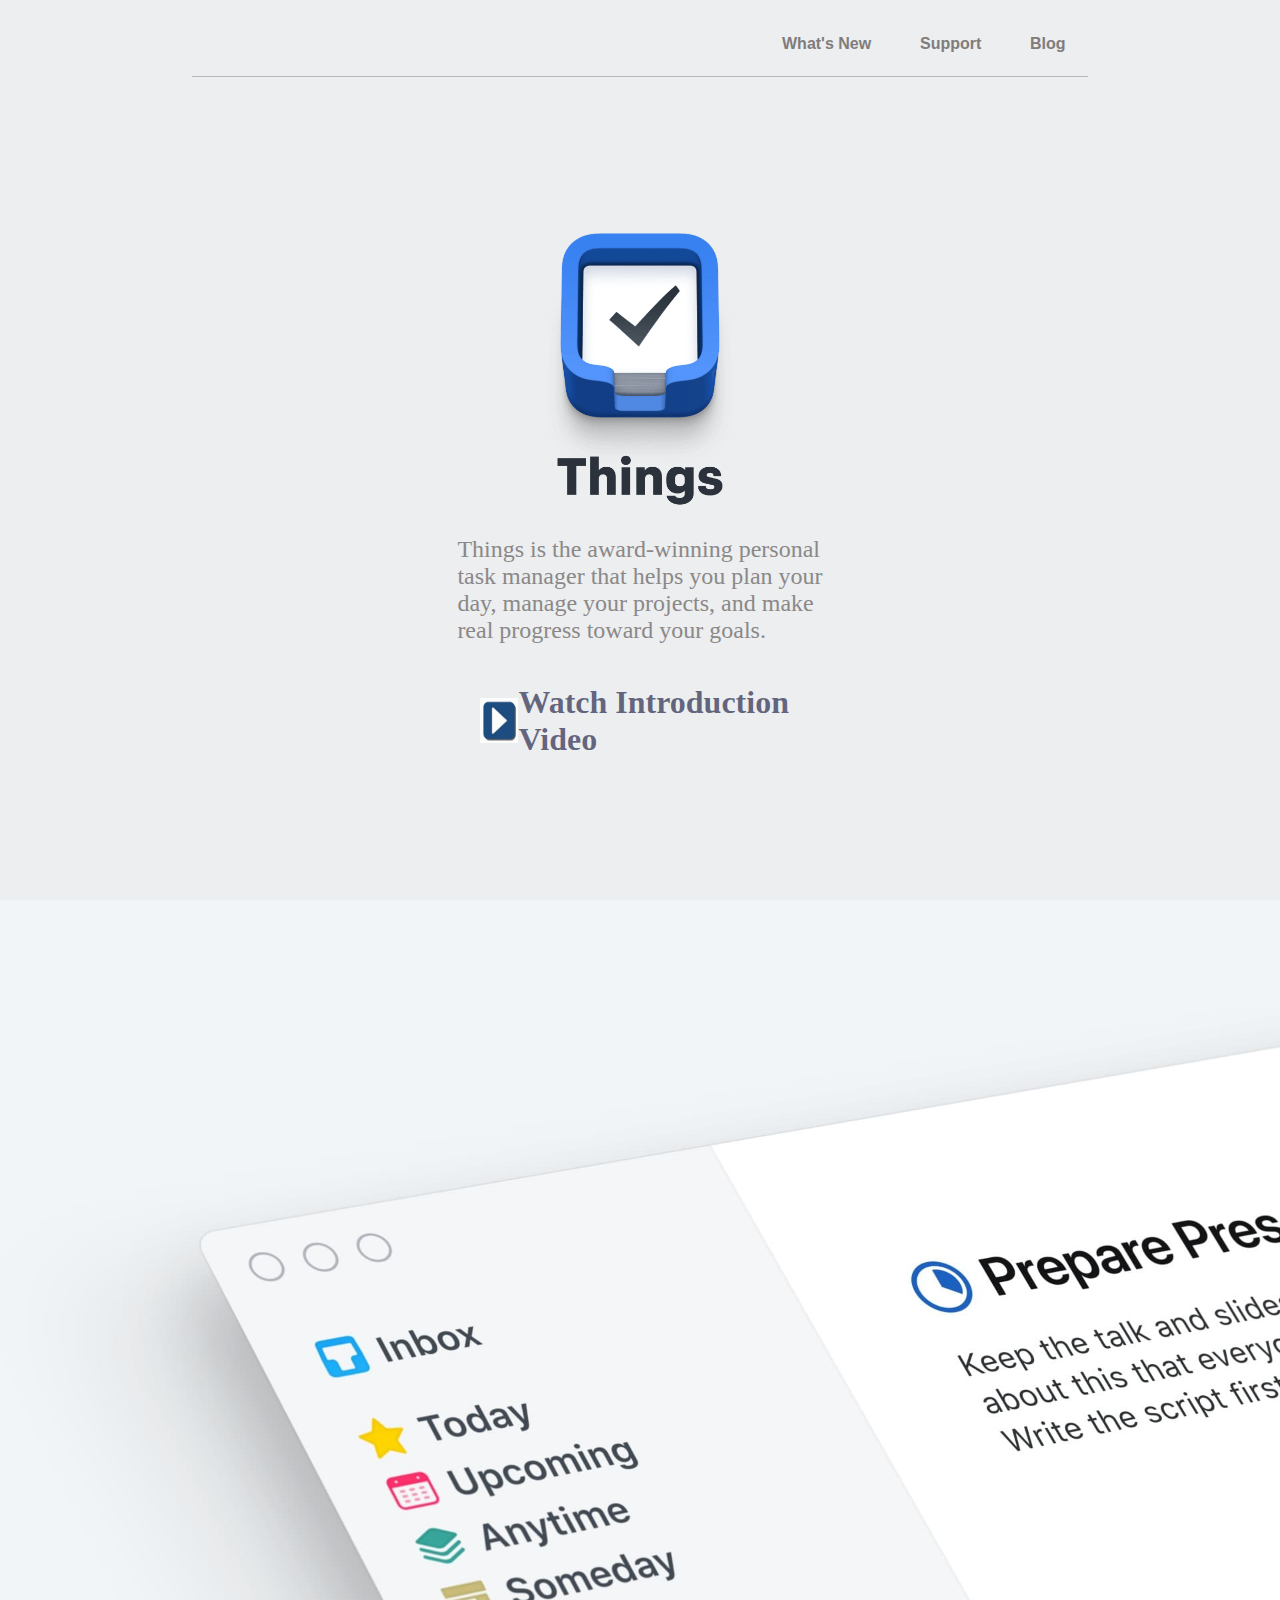
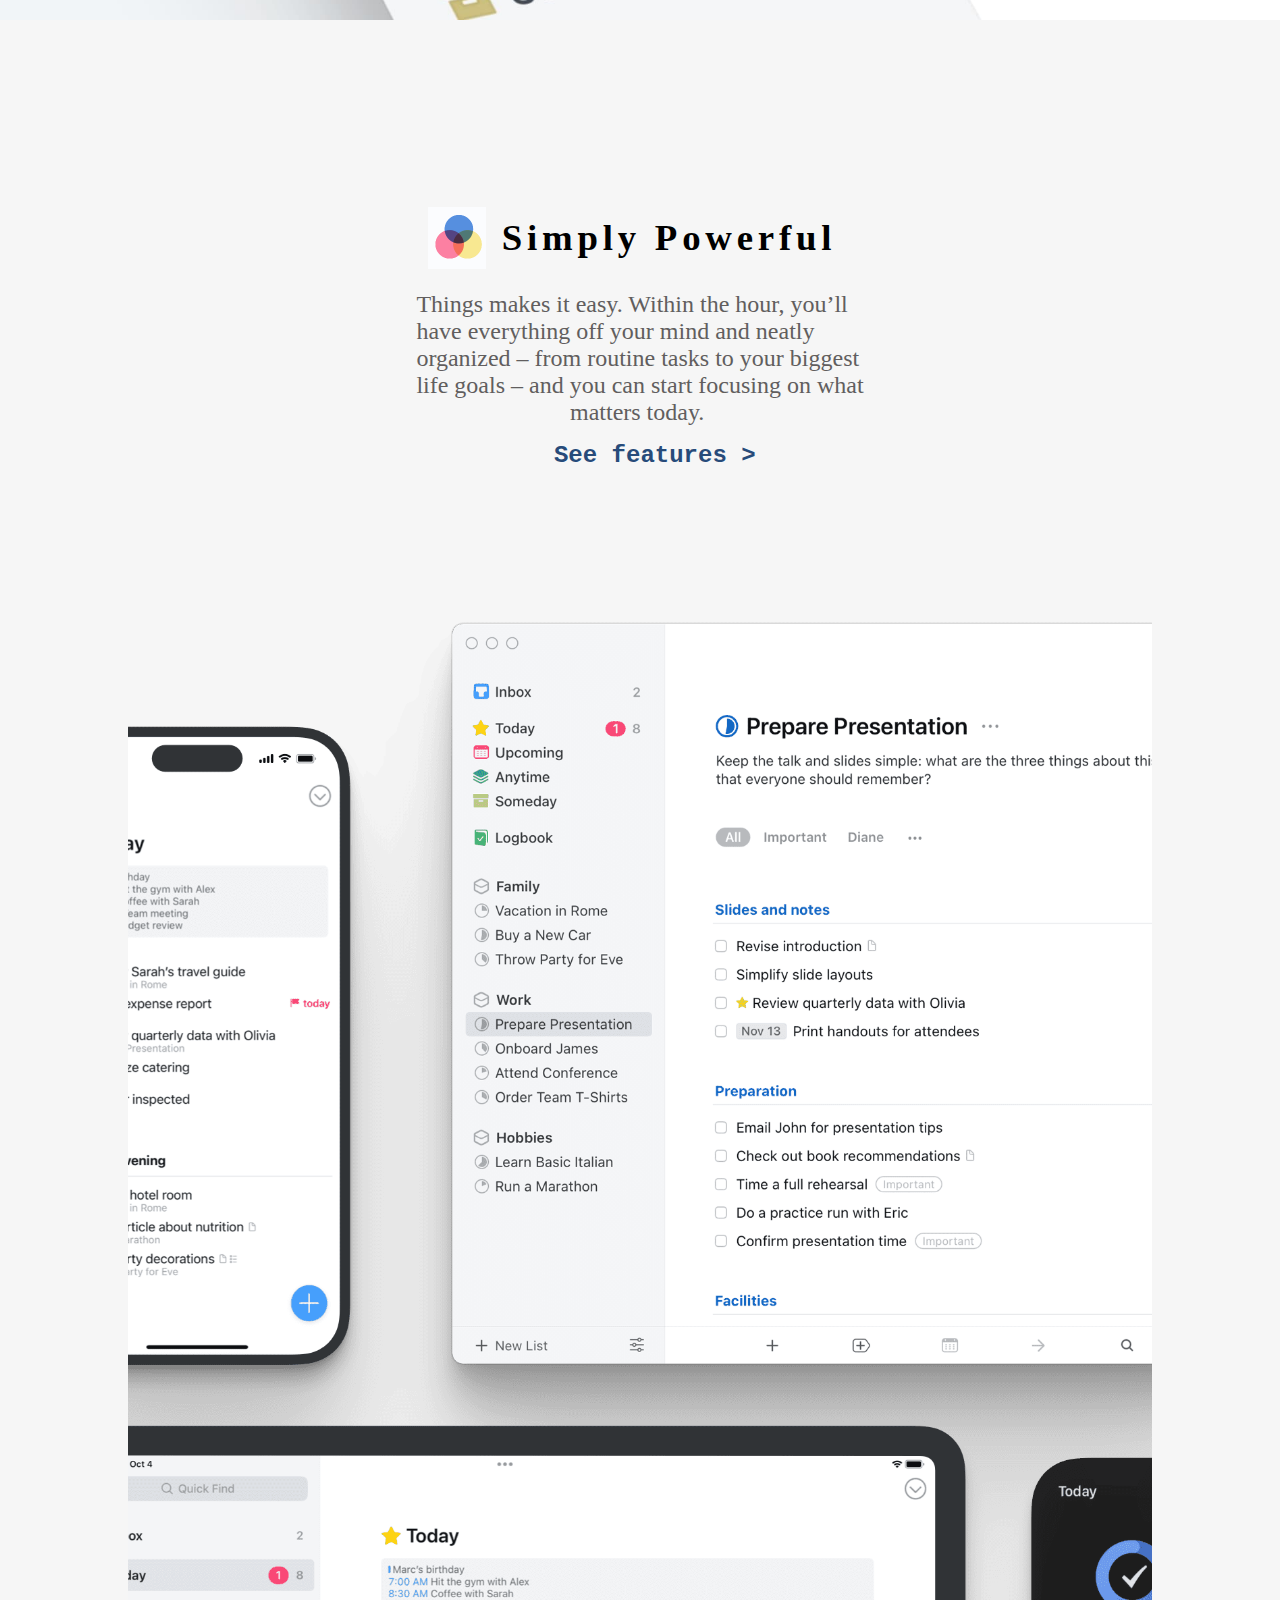
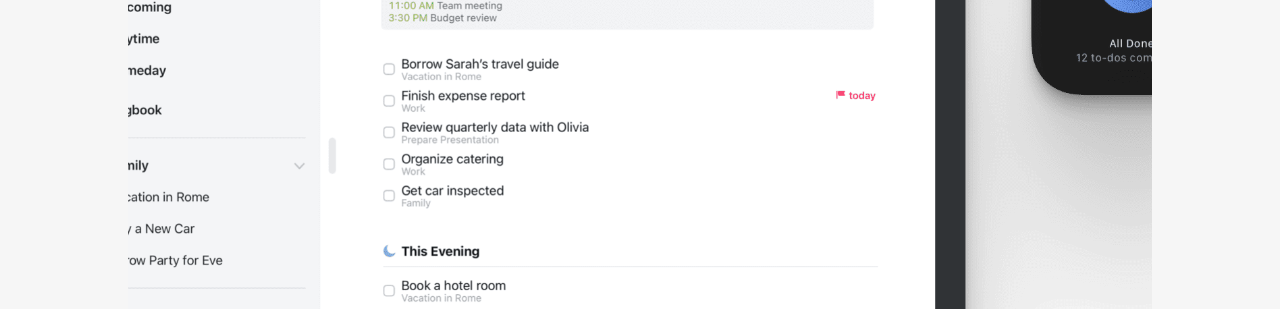
==== Public/index.html @ 144bc773 "section Three completed" ====
<!DOCTYPE html>
<html lang="en">
<head>
    <meta charset="UTF-8">
    <meta name="viewport" content="width=device-width, initial-scale=1.0">
    <title>Cultured Code</title>
    <link rel="stylesheet" href="/Src/styles.css">
    <link rel="shortcut icon" href="/Public/images/logo.png" type="image/x-icon">
</head>
<body>

    <header>
        <nav>
            <div class="logo">
            
            </div>

            <div class="links">
                <a href="http://"> What's New</a>
                <a href="http://"> Support</a>
                <a href="http://"> Blog</a>
            </div>
        </nav>
    </header>

    <main>
        <section class="sectionOne">
            <div class="hero">
                <img src="/Public/images/hero.png" alt="" srcset="">
            </div>

            <div class="heroText">
                <h2>
                    Things is the award-winning personal <br>
                     task manager that helps you plan your <br>
                      day, manage your projects, and make <br>
                      real progress toward your goals.
                </h2>

            </div>

            <div class="heroLink">
                <a href="http://" target="_blank">
                    <img src="/Public/images/OIP (2).jpeg" alt="Play Button" srcset="">
                    <h1> Watch Introduction Video </h1>
                </a>

            </div>

        </section>

        <section class="sectionTwo">

            <div class="imagePresentation">

            </div>
        </section>
        <section class="sectionThree">

            <div class="sectionThreeText">
                <div class="sectionThreeTextHead">
                    <img src="/Public/images/circles.png" alt="" srcset="">
                    <h1>Simply Powerful</h1>
                </div>
                <h2>
                    Things makes it easy. Within the hour, you’ll  <br>
                     have everything off your mind and neatly   <br>
                      organized – from routine tasks to your biggest <br>
                       life goals – and you can start focusing on what  <br>
                       <span style="padding-left: 12vw;"> matters today.</span>
                </h2>

                <a href="http://" target="_blank"> See features > </a>
            </div>

            <div class="sectionThreeImage">

                

            </div>
        </section>
        
    </main>
    
</body>
</html>
---- Src/styles.css ----
*{
    padding: 0px; 
    margin: 0px;
    box-sizing: content-box;
}

body{
    width: 100%;

}

header{
    height: 10vh;
    display: flex;
    justify-content: center;
    align-items: center;
    background-color: #d9dcdf7e;
}
nav{
    width: 70%;
    display: flex;
    justify-content: space-between;
    align-items: center;
    border-bottom: 1px solid #B8B8B8;
}

.logo{
    width: 10vw;
    height: 7vh;
    background-image: url("/Public/images/LogoNav.png");
    background-repeat: no-repeat;
    background-size:contain;
    
}


.logo:hover{
    cursor: pointer;
    transition: all 1s ease 0s;
    background-image: url("/Public/images/LogoNavHover.png");
    background-repeat: no-repeat;
    background-size:contain;
 }
 


:where(.links) :is(a){
    text-decoration: none;
    font-family: sans-serif;
    font-weight: 600;
    font-size: 1rem;
    color: #807c7c;
    border: 0px;
    border-radius: 5px;
    padding: 0.4rem;
    margin: 1rem;
}

:where(.links) :is(a:hover){
    background-color: #e4dfdf;
   
}


.sectionOne{
    height: 90vh;
    background-color: #d9dcdf7e;
    display: flex;
    justify-content: center;
    align-items: center;
    flex-direction: column;
}

:where(.hero) :is(img){
    width: 20vw;
}

:where(.heroText) :is(h2){
    font-family: calibri;
    font-weight: 400;
    font-size: 1.5rem;
    color: #8b8888;
    padding: 1rem;
}

.heroLink{
    margin: 1.5rem;
}

.heroLink a{
    display: flex;
    justify-content: space-around;
    align-items: center;
    text-decoration: none;
    width: 25vw;
}

.heroLink a img{
    width: 3vw;
    height: 5vh;
}

.heroLink a h1{
    color: rgba(6, 6, 49, 0.596);
}


/* This where the styling for section two start*/

.sectionTwo{
    height: 80vh;
    background-color: rgba(240, 241, 241, 0.87);
    display: flex;
    justify-content: flex-end;
    align-items: flex-end;
}

.imagePresentation{
    height: 80vh;
    width: 100%;
    background-image: url("/Public/images/layerOne.jpg");
    background-repeat: no-repeat;
    background-size:contain;
    background-position: top right ;
}

.sectionThree{
    background-color: rgba(240, 241, 241, 0.61);
    display: flex;
    justify-content: center;
    flex-direction: column;
    align-items: center;

}



:where(.sectionThreeTextHead) {
    margin-top: 20vh;
    display: flex;
    justify-content: center;
    align-items: center;
}

:where(.sectionThreeTextHead) :is(h1) {
    padding: 1rem;
    font-size: 2.3rem;
    font-family: calibri;
    letter-spacing: 0.3rem;
    
}

:where(.sectionThreeText) :is(h2){
    font-family: calibri;
    font-weight: 400;
    font-size: 1.5rem;
    color: #615e5e;
    padding: 1rem;
}

:where(.sectionThreeText) :is(a){
   color: rgb(39, 75, 122);
   text-decoration: none;
   font-family:monospace;
   font-weight: 400;
   font-size: 1.5rem;
   font-weight: 700;
   padding-left: 12vw;
   
}


:where(.sectionThreeImage){
    background-image: url("/Public/images/whatsnew-collage-io60.png");
    background-repeat: no-repeat;
    background-size: cover;
    background-position: center;
    height: 150vh;
    width: 80vw;
}

:where(.sectionThreeImage){
    margin-top: 10vh;
}
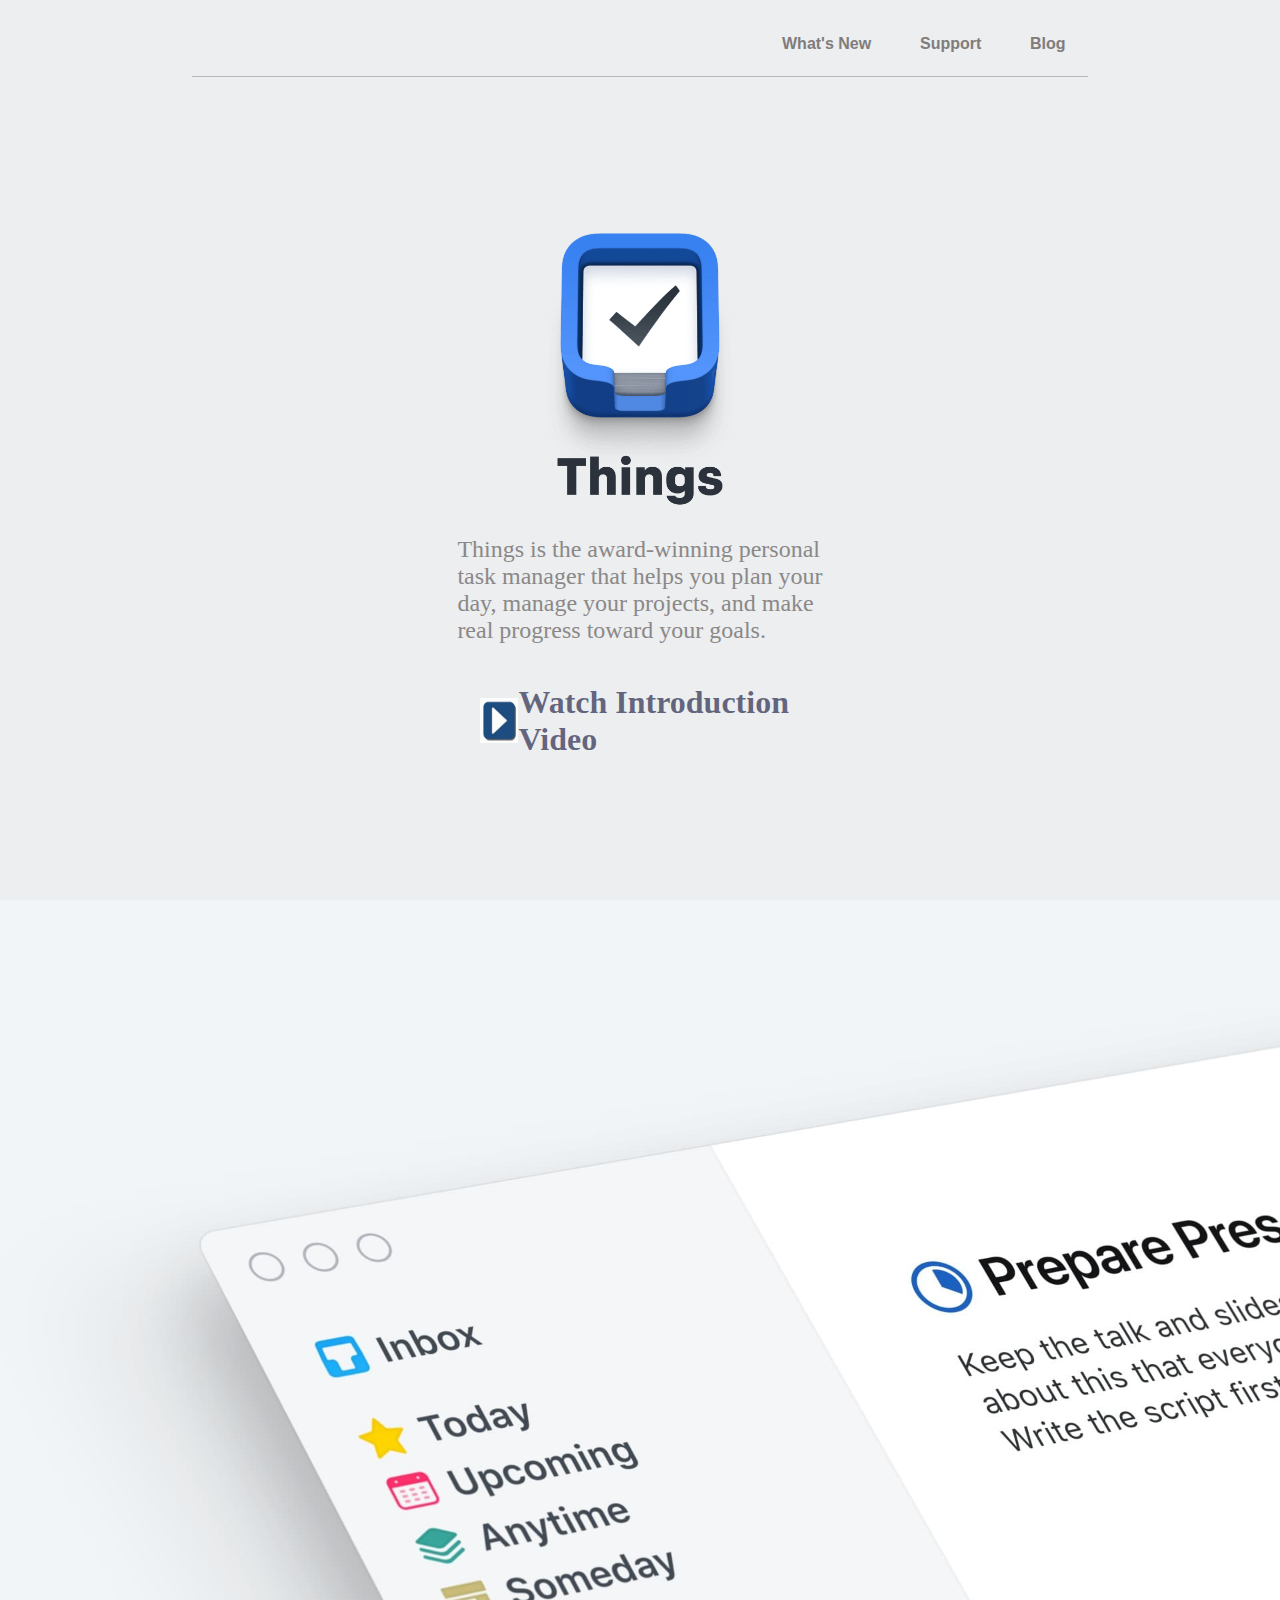
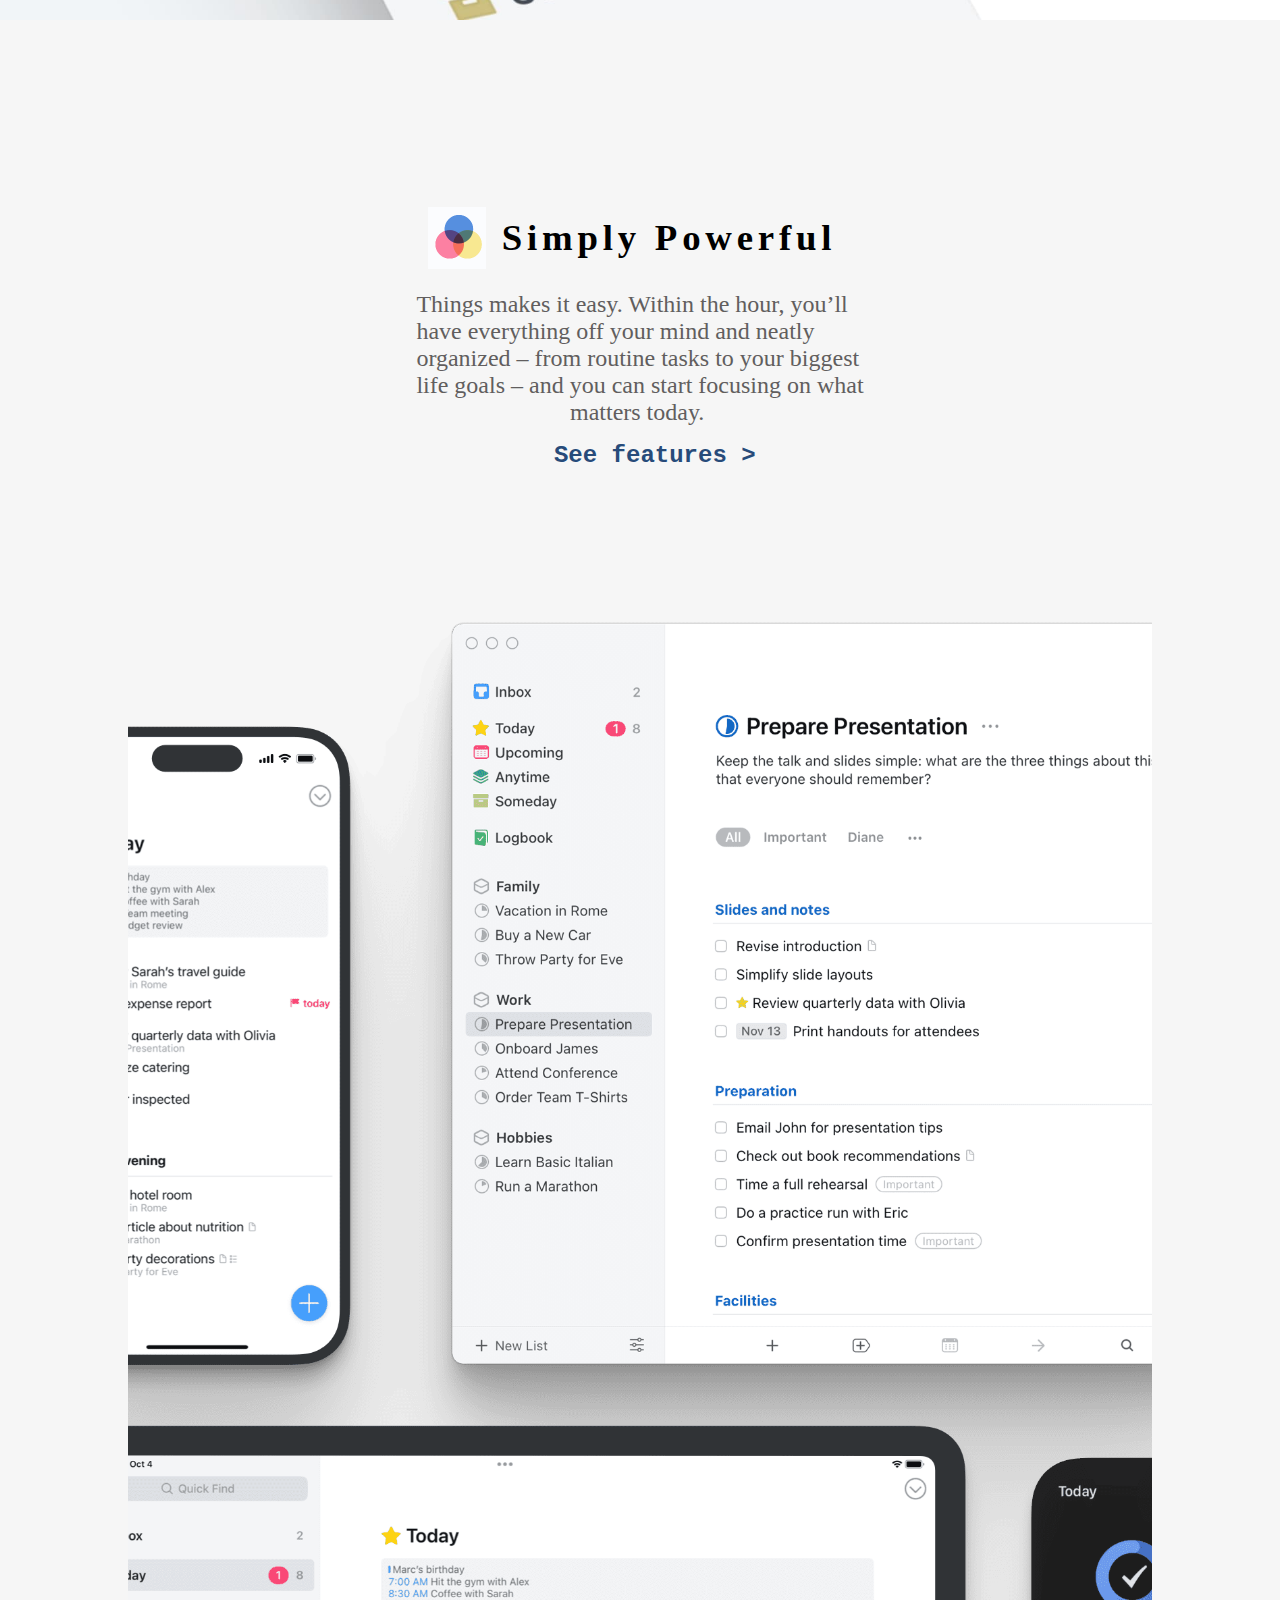
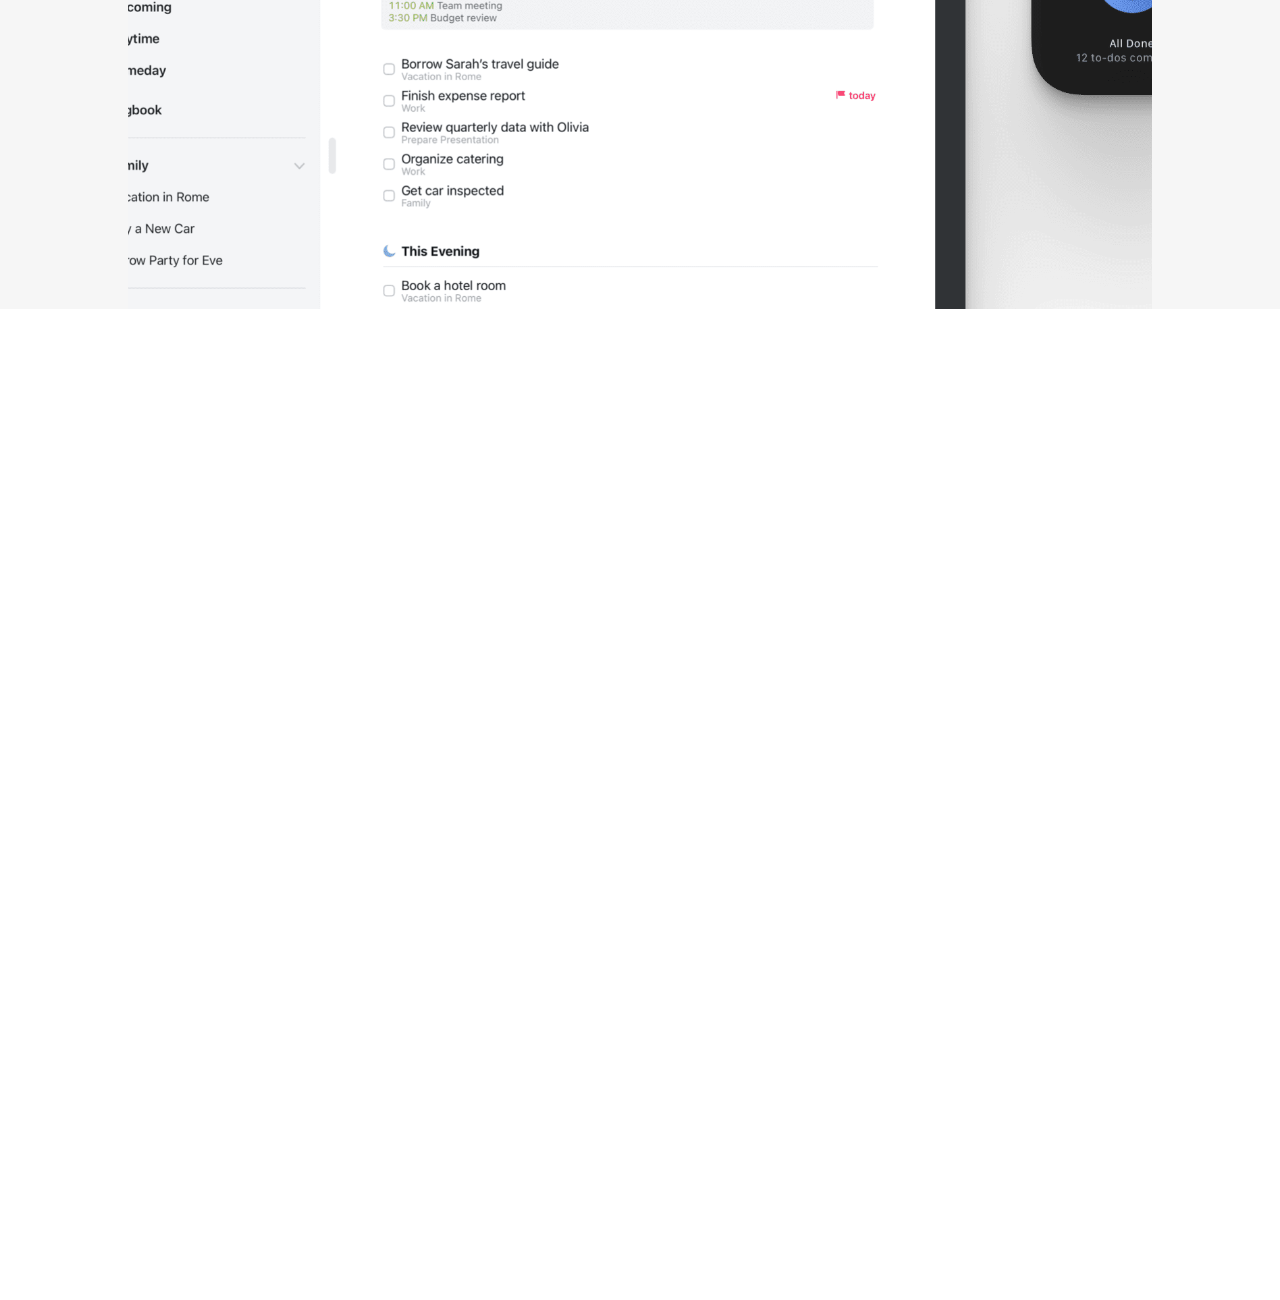
==== commit c63f2cfb: "Section Three completed" ====
--- a/Public/index.html
+++ b/Public/index.html
@@ -55,6 +55,7 @@
 
             </div>
         </section>
+
         <section class="sectionThree">
 
             <div class="sectionThreeText">
@@ -79,6 +80,10 @@
 
             </div>
         </section>
+
+        <section class="sectionFour">
+            
+        </section>
         
     </main>
     
--- a/Src/styles.css
+++ b/Src/styles.css
@@ -3,6 +3,7 @@
     margin: 0px;
     box-sizing: content-box;
 }
+
 
 body{
     width: 100%;
@@ -124,6 +125,8 @@
     background-position: top right ;
 }
 
+/* This where the styling for section Three start*/
+
 .sectionThree{
     background-color: rgba(240, 241, 241, 0.61);
     display: flex;
@@ -181,4 +184,11 @@
 
 :where(.sectionThreeImage){
     margin-top: 10vh;
+}
+
+/* This where the styling for section Four start*/
+
+.sectionFour{
+    background-color: white;
+    height: 110vh;
 }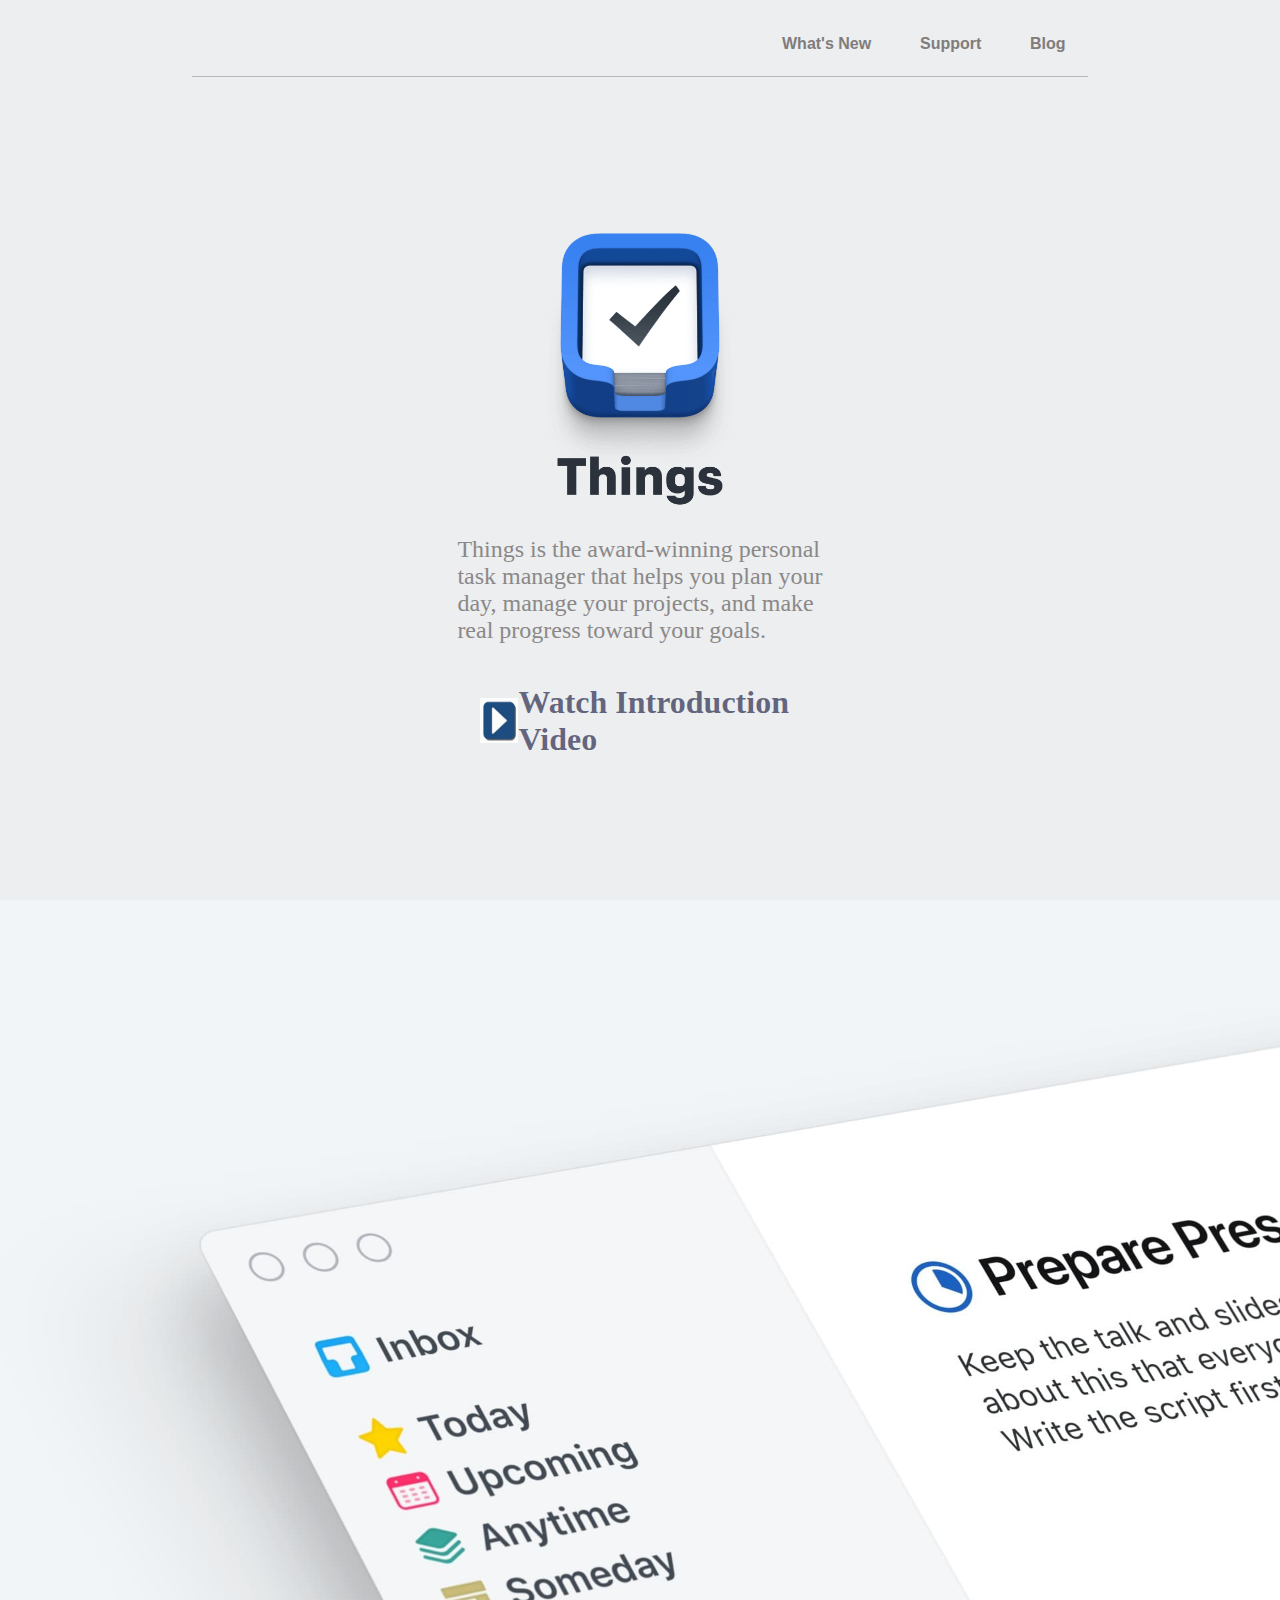
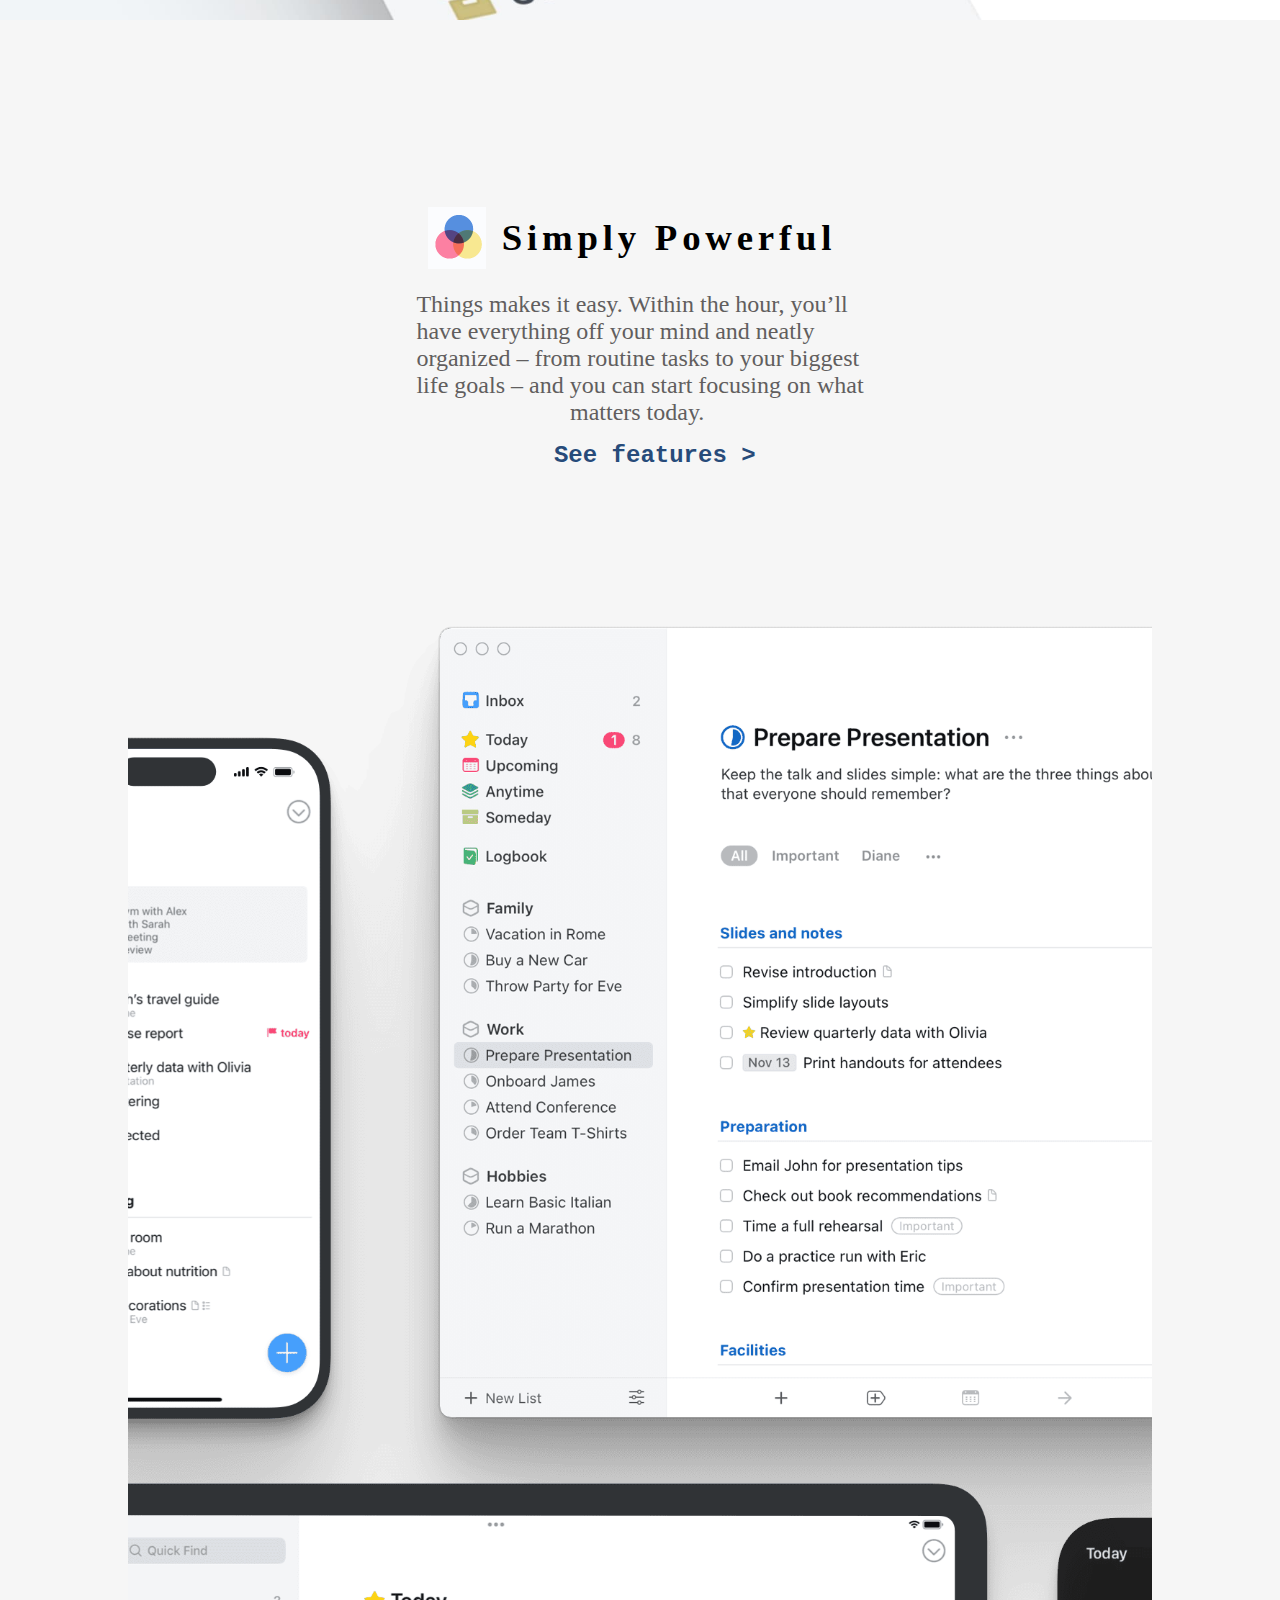
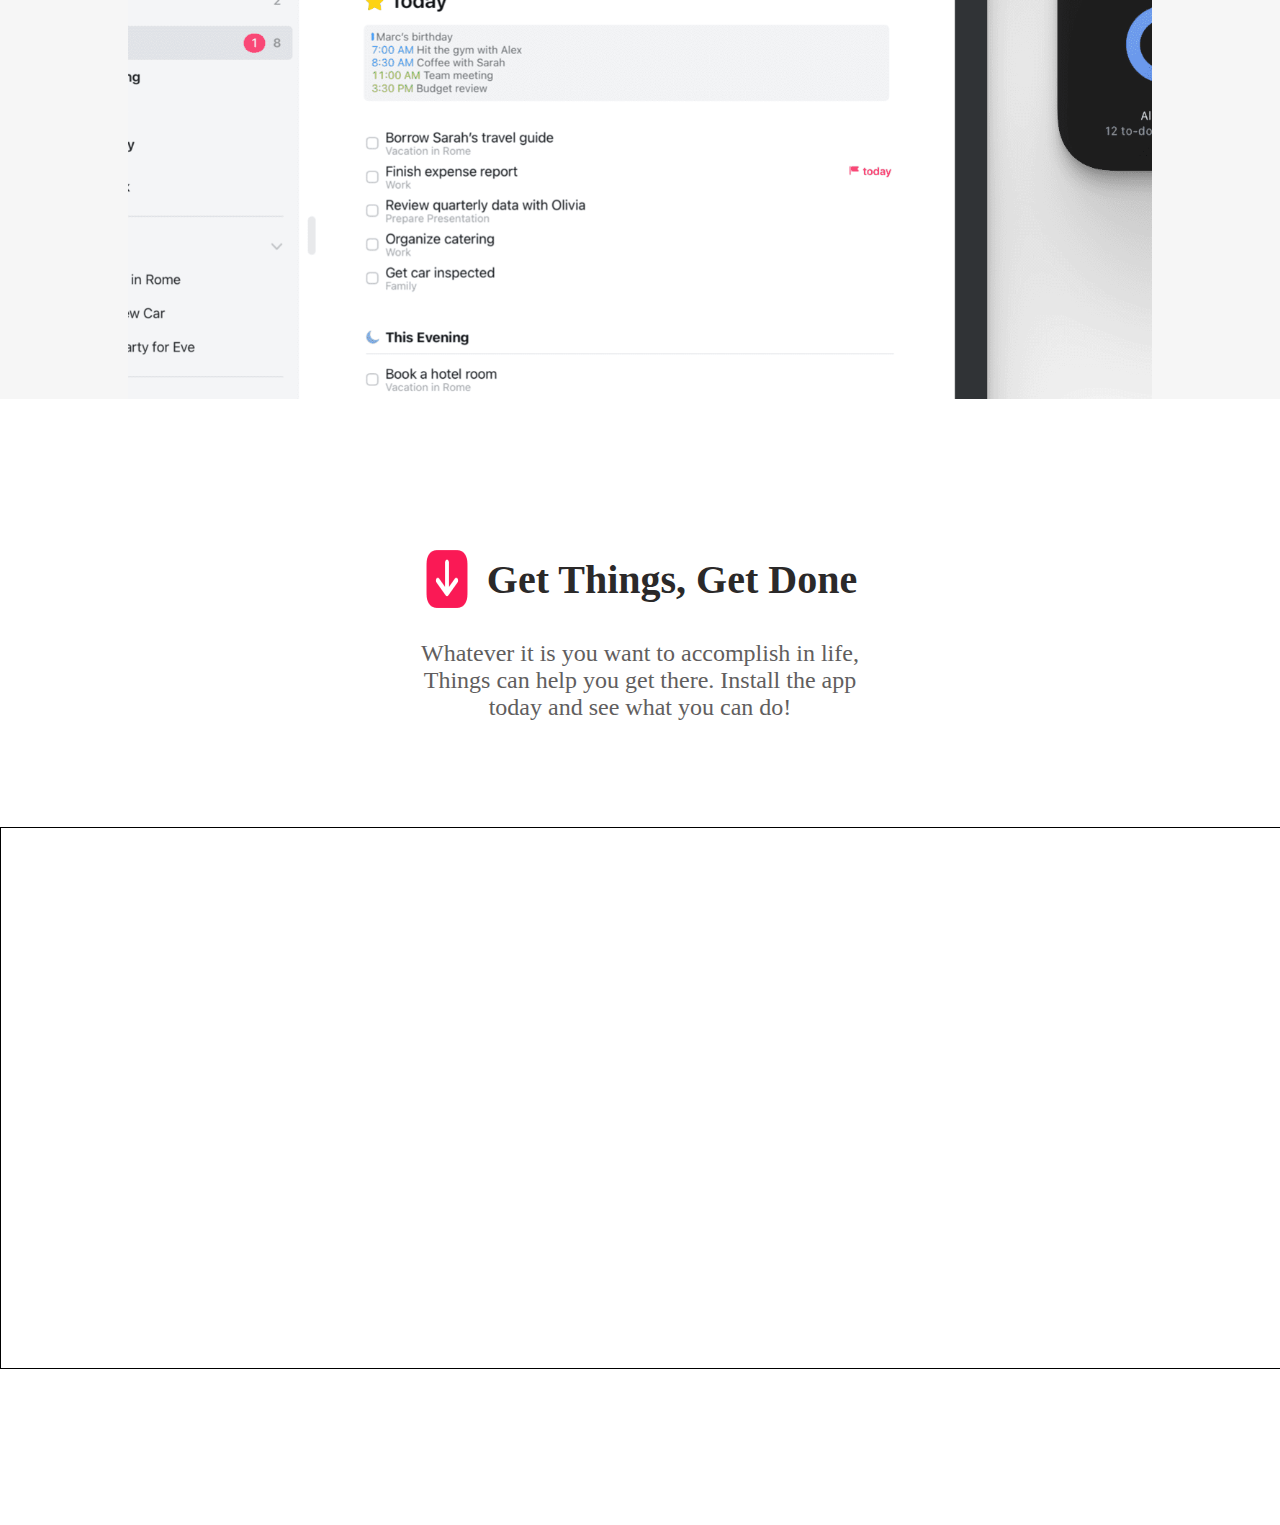
==== commit ef9423f2: "SectioN Four 60% completed" ====
--- a/Public/index.html
+++ b/Public/index.html
@@ -82,7 +82,29 @@
         </section>
 
         <section class="sectionFour">
-            
+            <div class="sectionFourHead">
+                <div class="sectionFourHeader">
+                    <img src="/Public/images/Arrow down icon.png" alt="" srcset="">
+                    <h1> Get Things, Get Done</h1>
+                </div>
+                <div class="sectionFourText">
+                    <h1>
+                        Whatever it is you want to accomplish in life, <br>
+                         Things can help you get there. Install the app <br>
+                          <span style="padding-left: 0vw;"> today and see what you can do! </span>
+                    </h1>
+                </div>
+               
+            </div>
+
+            <div class="mainContainer">
+                <div class="containerEmpty"></div>
+                <div class="containerOne"></div>
+                <div class="containerTwo"></div>
+                <div class="containerThree"></div>
+                <div class="containerEmpty"></div>
+            </div>
+
         </section>
         
     </main>
--- a/Src/styles.css
+++ b/Src/styles.css
@@ -178,7 +178,7 @@
     background-repeat: no-repeat;
     background-size: cover;
     background-position: center;
-    height: 150vh;
+    height: 160vh;
     width: 80vw;
 }
 
@@ -191,4 +191,43 @@
 .sectionFour{
     background-color: white;
     height: 110vh;
+}
+
+:where(.sectionFourHeader){
+    display: flex;
+    justify-content: center;
+    align-items: center;
+    margin-top: 15vh;
+}
+
+:where(.sectionFourHeader) :is(h1){
+    font-size: 2.5rem;
+    padding: 0.5rem;
+    font-family: calibri;
+    color: #2b2929;
+
+}
+
+:where(.sectionFourHeader) :is(img){
+   width: 5vw;
+   height: 10vh;
+
+}
+
+:where(.sectionFourText) :is(h1){
+    font-family: calibri;
+    font-weight: 400;
+    font-size: 1.5rem;
+    color: #615e5e;
+    padding: 1rem;
+    text-align: center;
+}
+
+:where(.mainContainer){
+    width: 100%;
+    height: 60vh;
+    margin-top: 10vh;
+    border: 1px solid black;
+    display: grid;
+    grid-template-columns: 20vw 1fr 1fr 1fr 20vw;
 }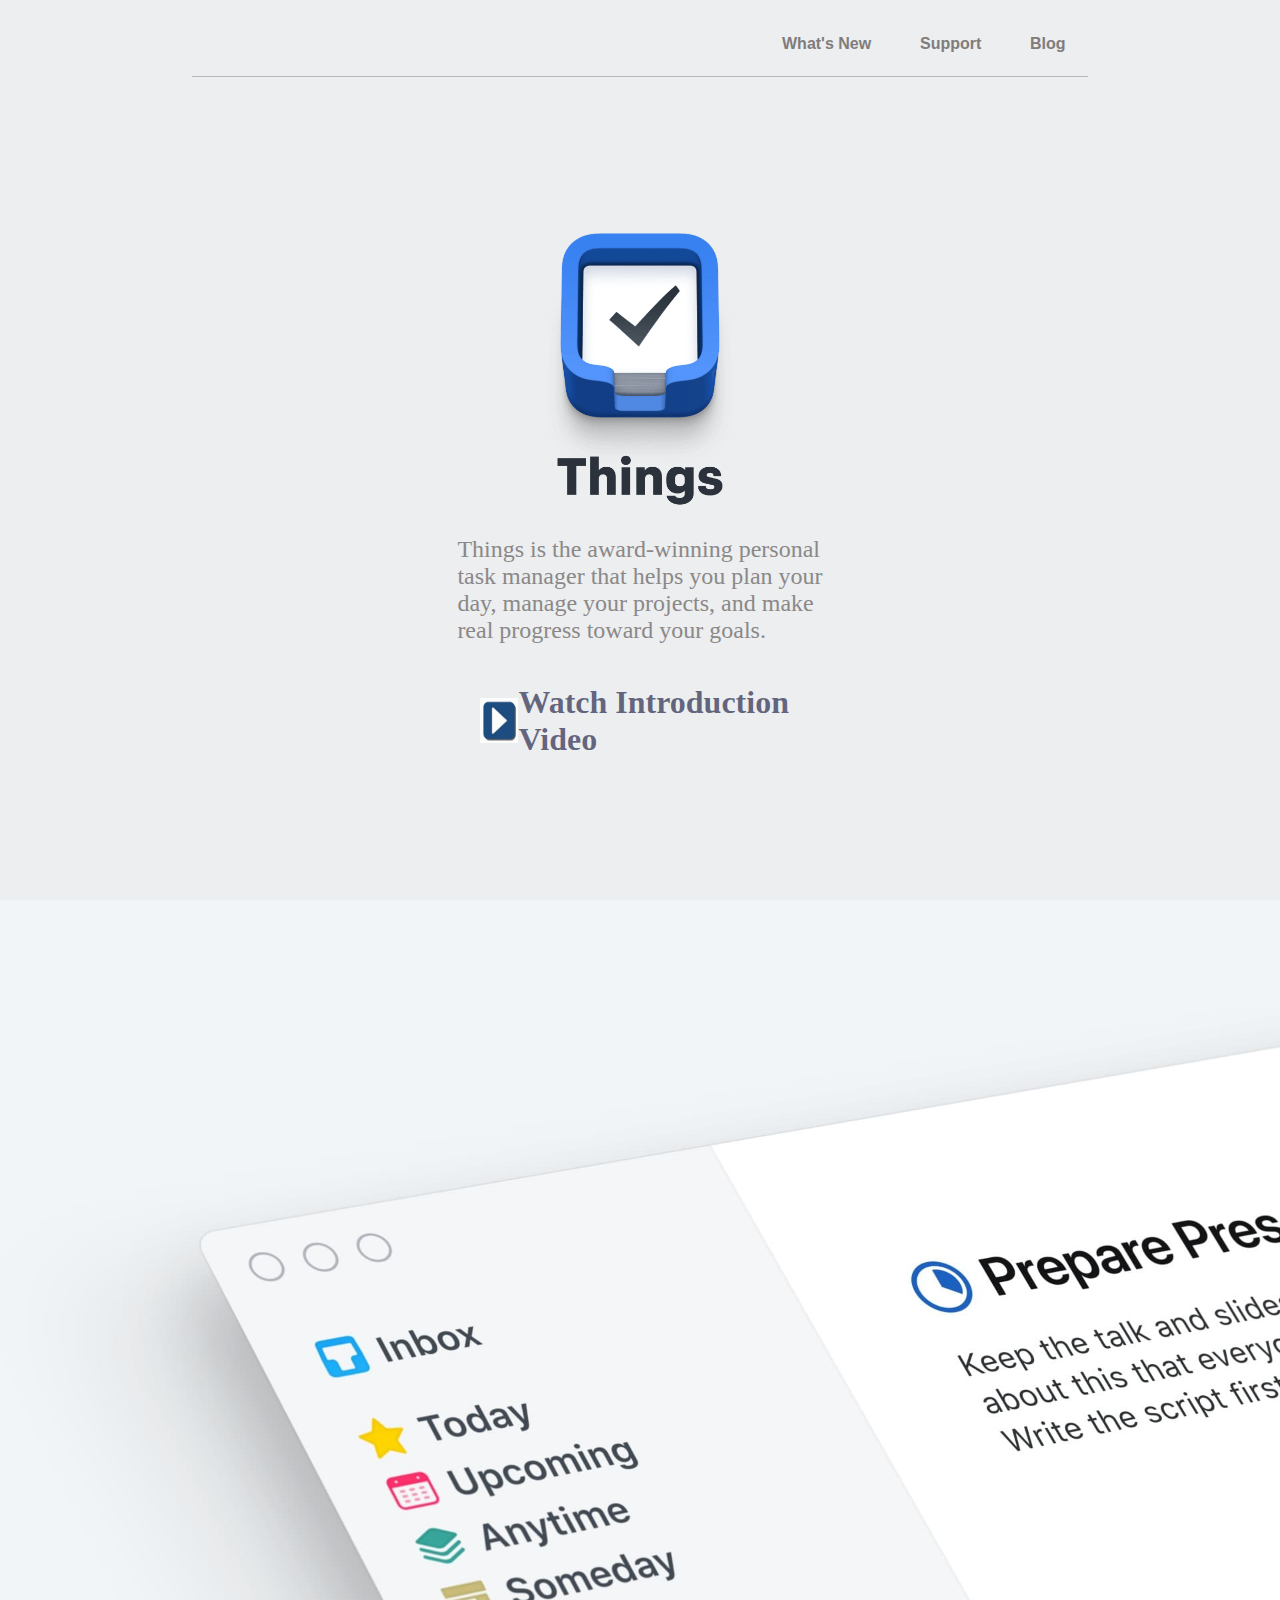
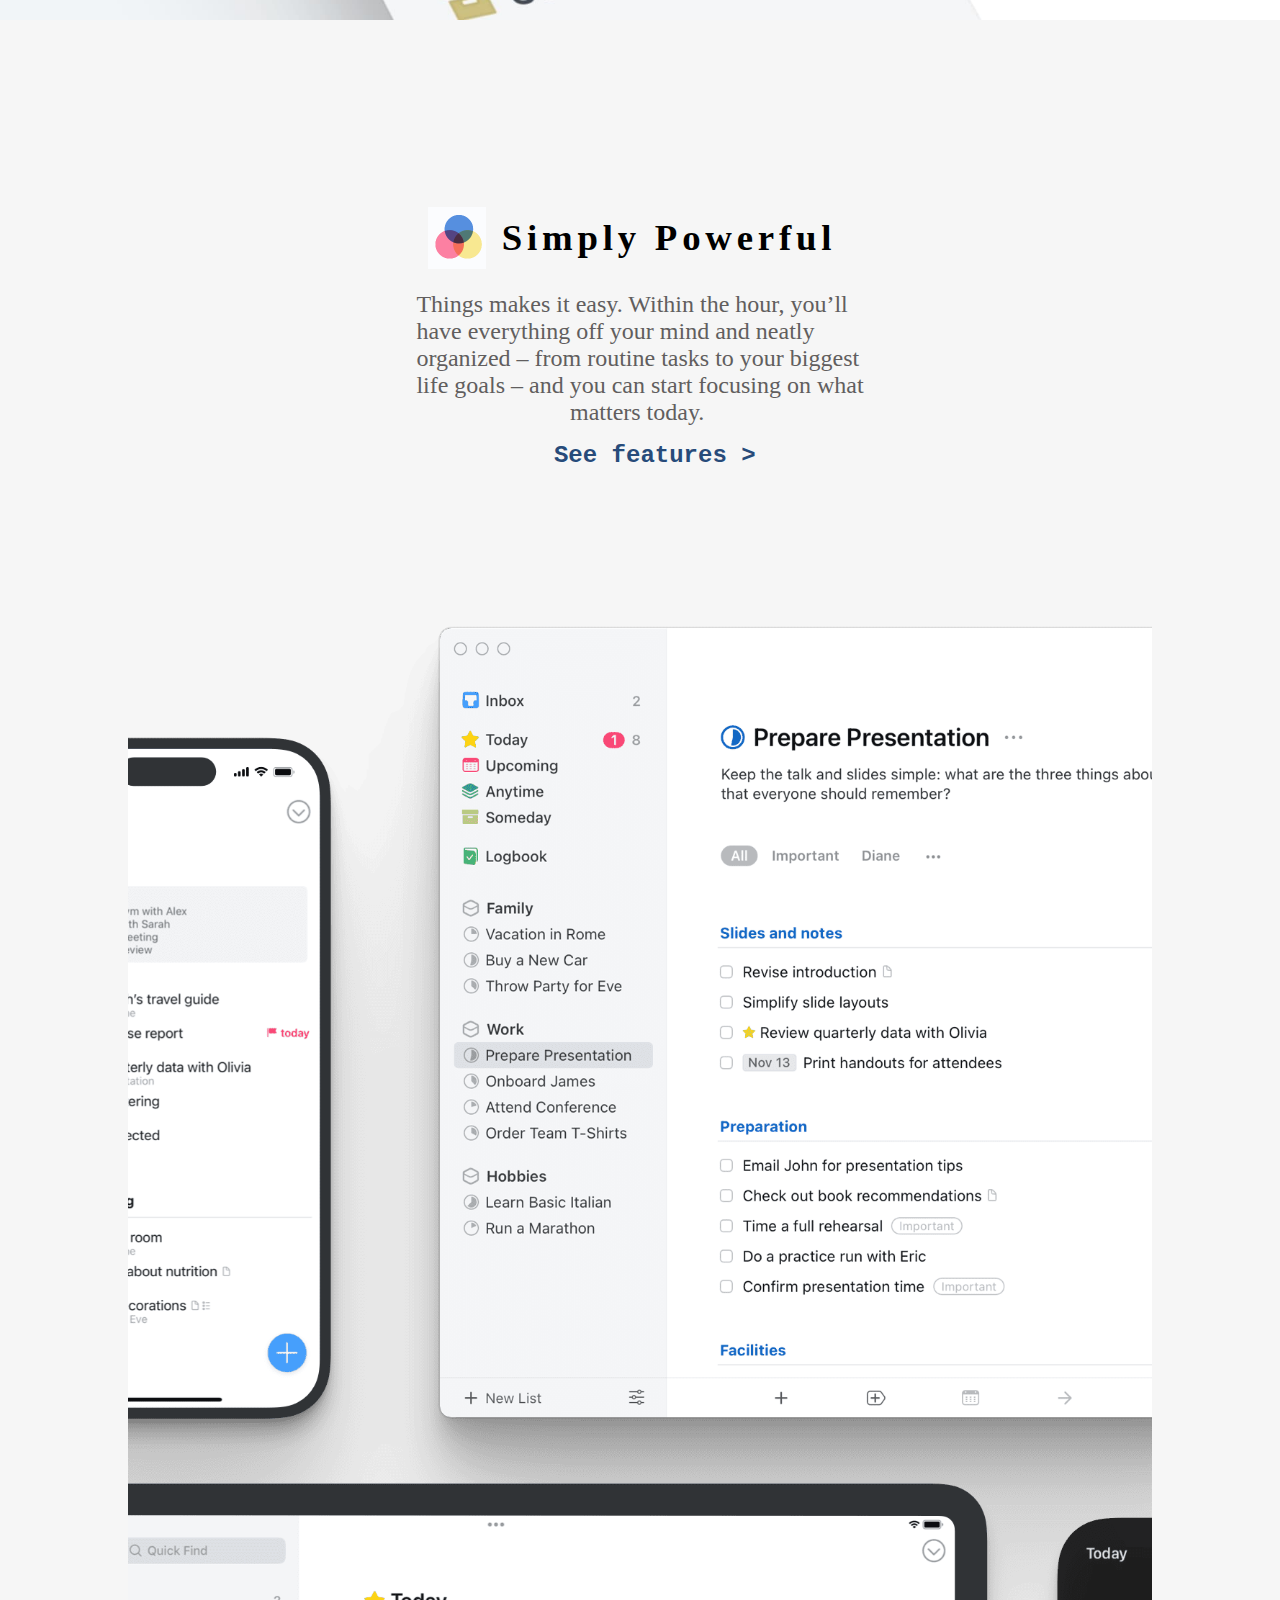
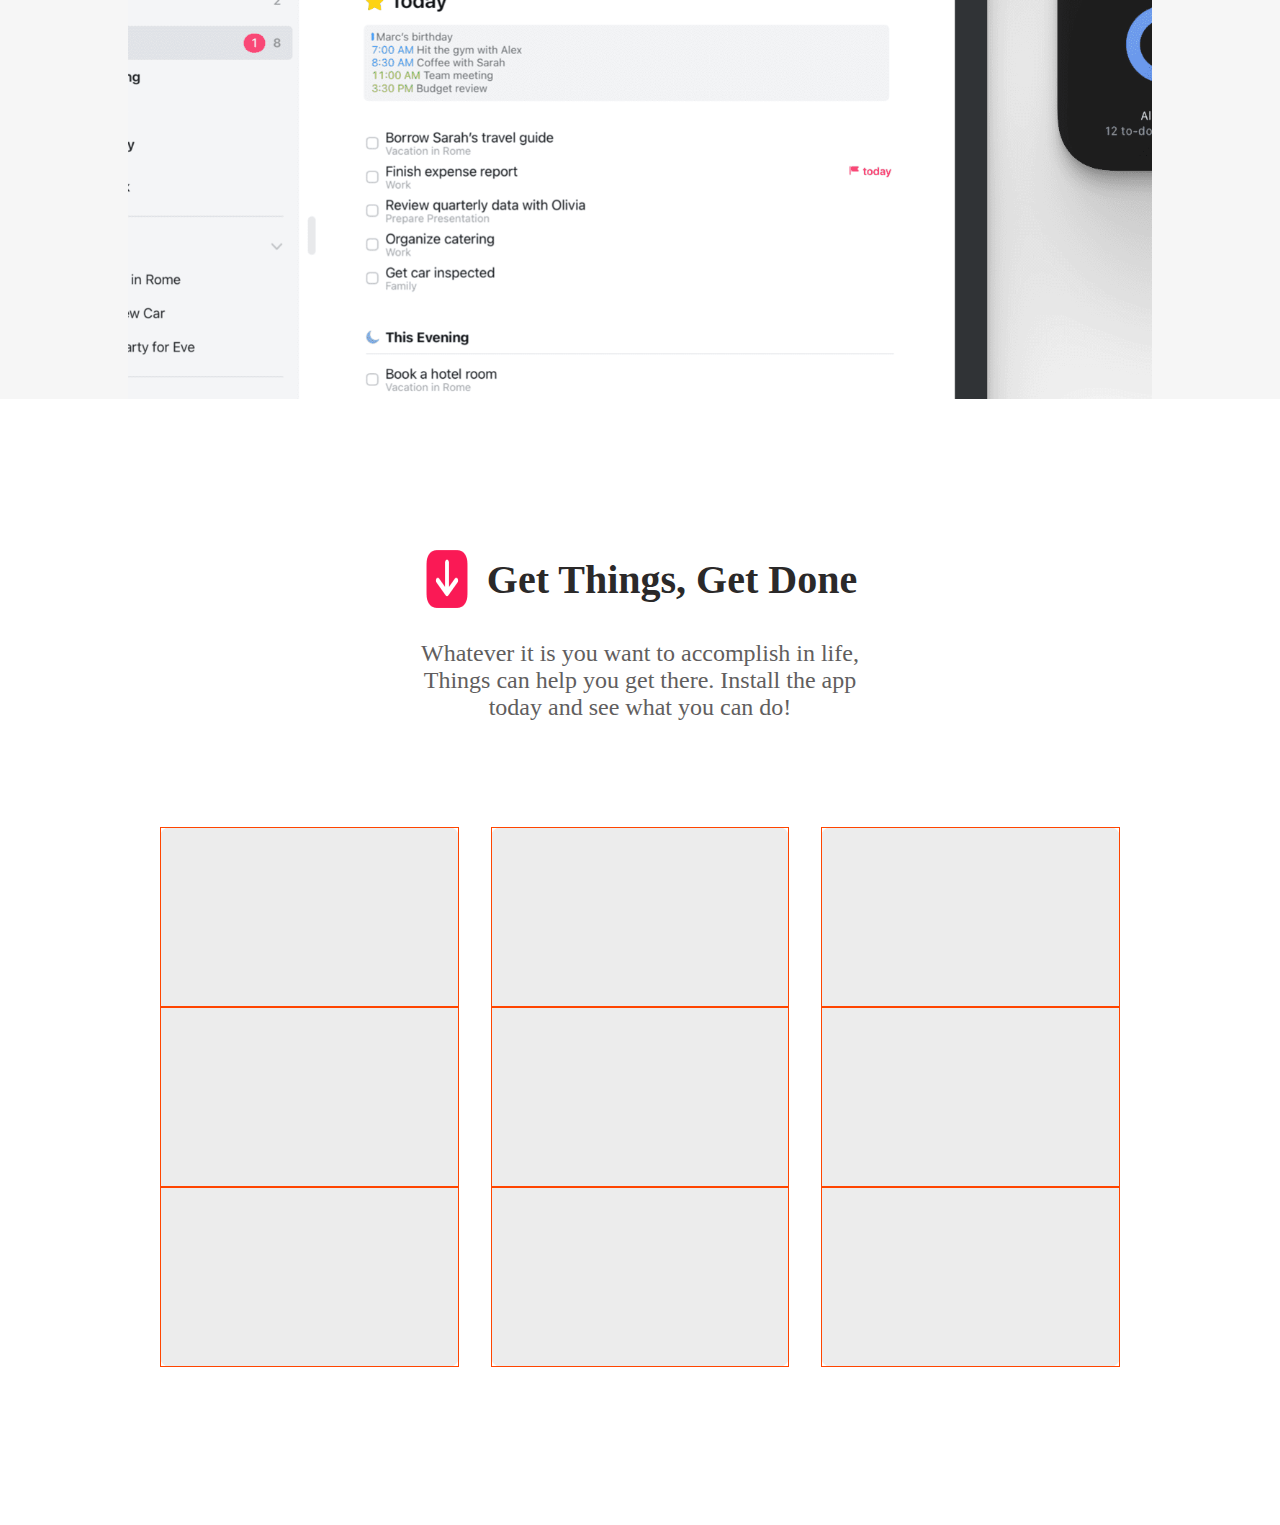
==== commit 9008b1ec: "Grid Layout For Section Four" ====
--- a/Public/index.html
+++ b/Public/index.html
@@ -99,9 +99,31 @@
 
             <div class="mainContainer">
                 <div class="containerEmpty"></div>
-                <div class="containerOne"></div>
-                <div class="containerTwo"></div>
-                <div class="containerThree"></div>
+
+                <div class="containerOne">
+
+                    <div class="contentOne"></div>
+                    <div class="contentTwo"></div>
+                    <div class="contentThree"></div>
+
+                </div>
+
+                <div class="containerTwo">
+                    
+                    <div class="contentOne"></div>
+                    <div class="contentTwo"></div>
+                    <div class="contentThree"></div>
+
+                </div>
+
+                <div class="containerThree">
+
+                    <div class="contentOne"></div>
+                    <div class="contentTwo"></div>
+                    <div class="contentThree"></div>
+
+                </div>
+                
                 <div class="containerEmpty"></div>
             </div>
 
--- a/Src/styles.css
+++ b/Src/styles.css
@@ -227,7 +227,28 @@
     width: 100%;
     height: 60vh;
     margin-top: 10vh;
-    border: 1px solid black;
     display: grid;
-    grid-template-columns: 20vw 1fr 1fr 1fr 20vw;
-}+    grid-template-columns: 10vw 1fr 1fr 1fr 10vw;
+    gap: 2rem;
+}
+
+.containerEmpty{
+    grid-column:span 1;
+
+}
+
+.containerOne, .containerTwo, .containerThree{
+    grid-column:span 1;
+    border-radius: 10px;
+    background-color: #b8b8b846;
+    display: grid;
+    grid-template-columns: 1fr;
+    grid-template-rows: 1fr 1fr 1fr;
+}
+
+.contentOne, .contentTwo, .contentThree{
+    grid-column: span 1;
+    grid-row: span 1;
+    border: 1px solid orangered;
+}
+
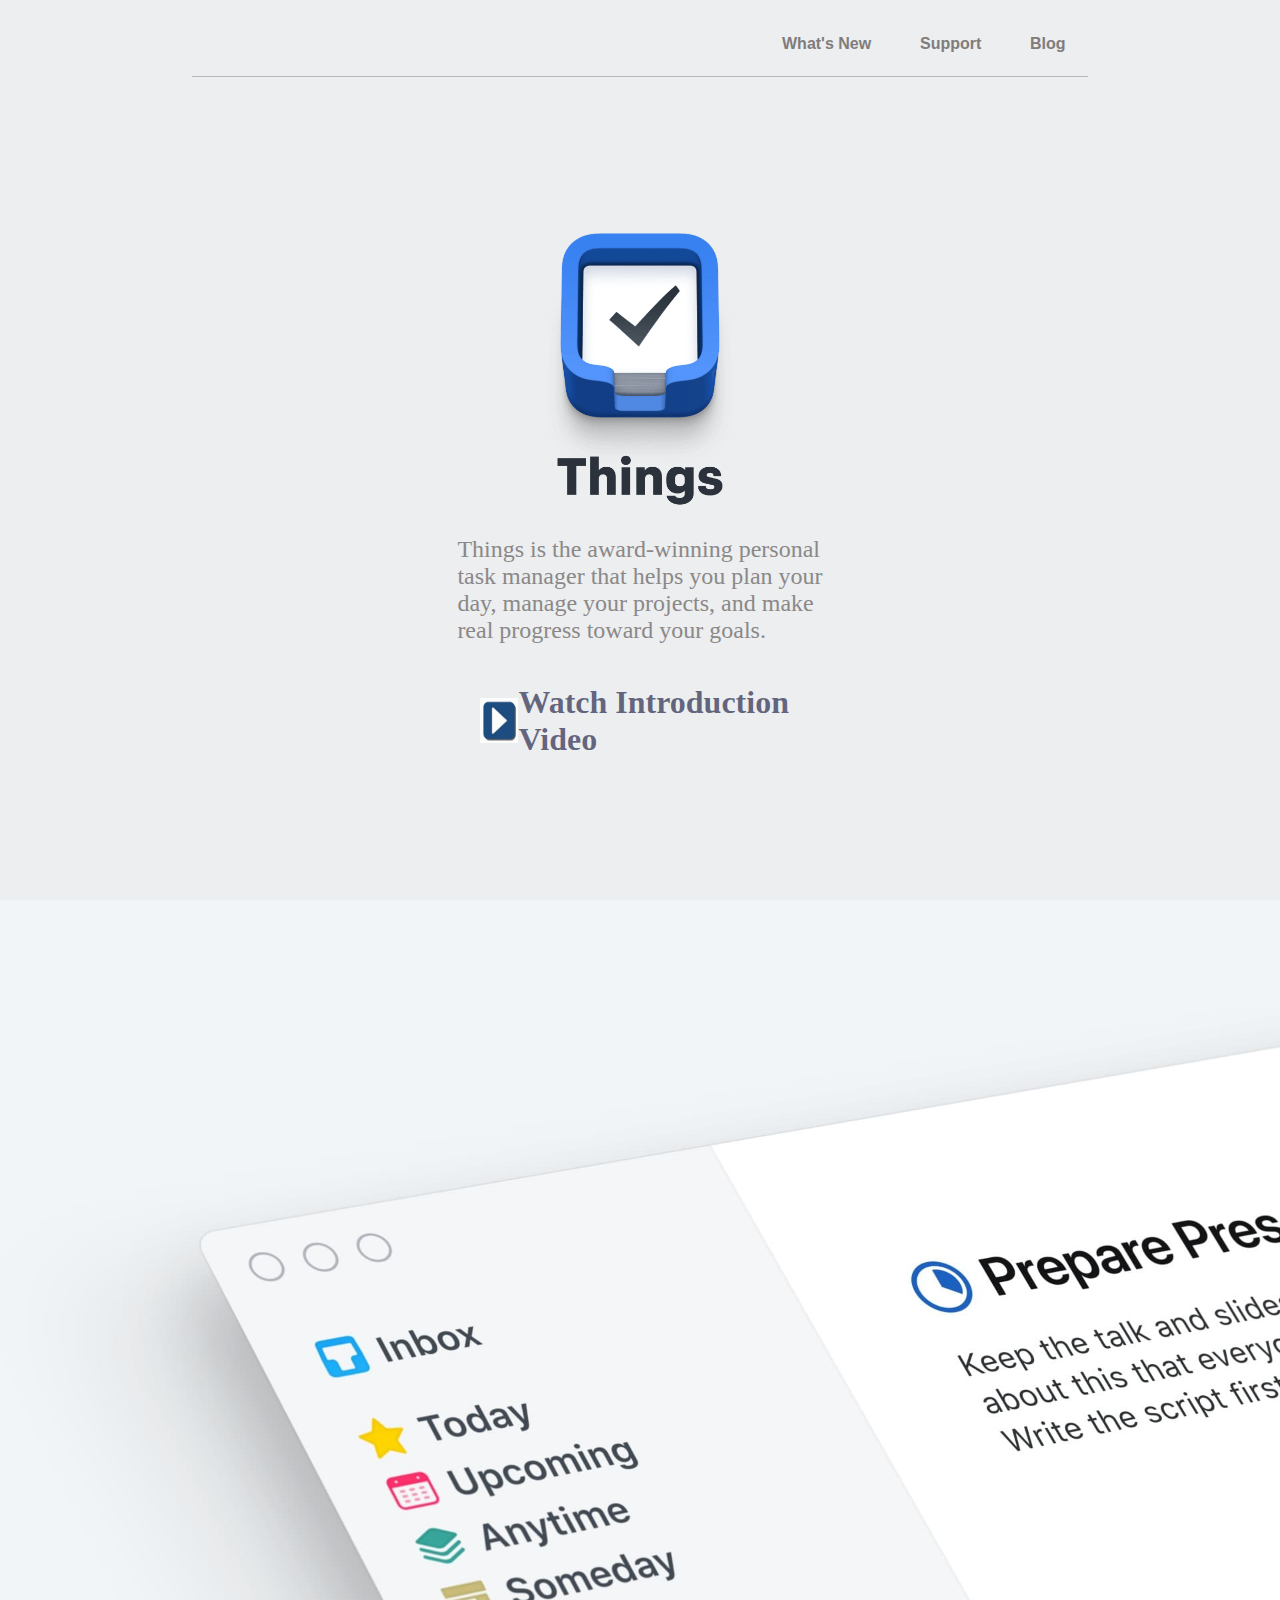
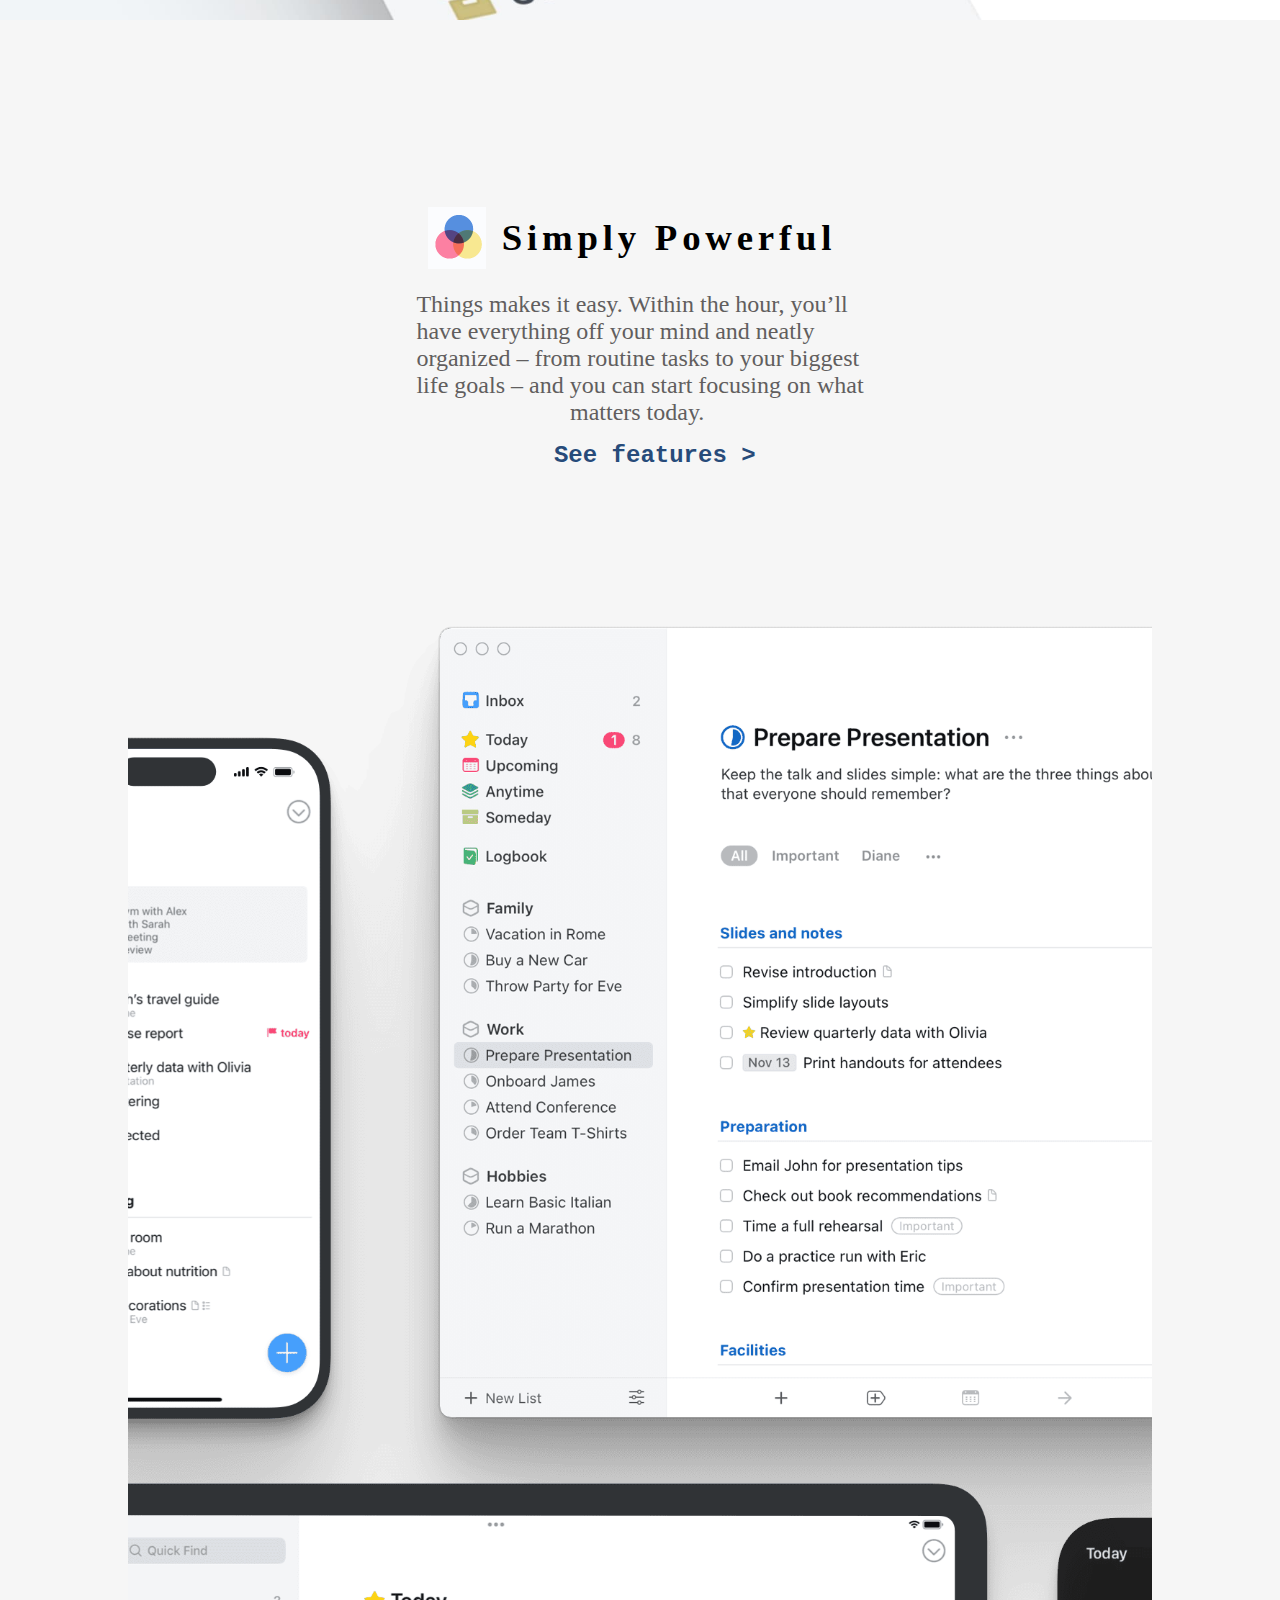
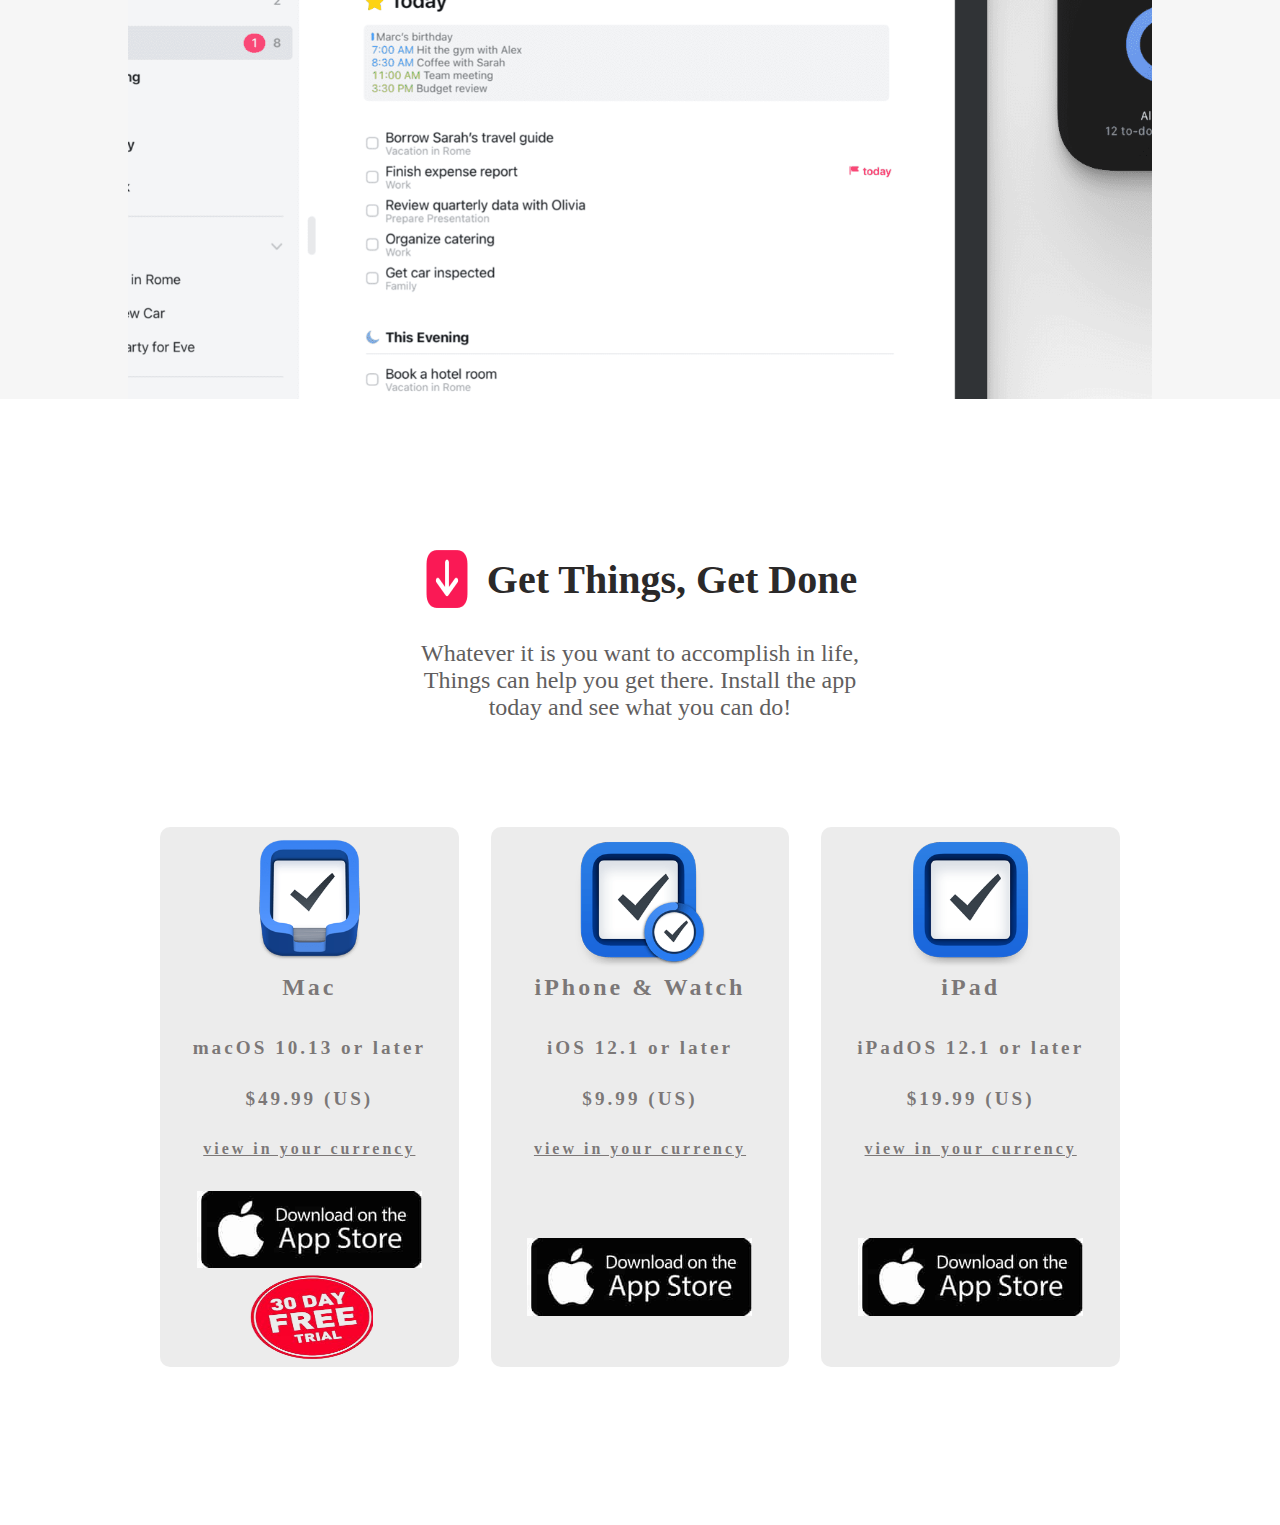
==== commit c7a43ace: "Section Four Grid Layout and Content Done." ====
--- a/Public/index.html
+++ b/Public/index.html
@@ -102,25 +102,55 @@
 
                 <div class="containerOne">
 
-                    <div class="contentOne"></div>
-                    <div class="contentTwo"></div>
-                    <div class="contentThree"></div>
+                    <div class="contentOne">
+                        <img src="/Public/images/apple-icon.png" alt="" srcset="">
+                        <h2>Mac</h2>
+                    </div>
+                    <div class="contentTwo">
+                      <p>  macOS 10.13 or later</p>
+                        <p>$49.99 (US)</p>
+                        <a href="http://" target="_blank" rel="noopener noreferrer">view in your currency</a>
+                    </div>
+                    <div class="contentThree">
+                        <img src="/Public/images/apple-store.jpeg" alt="" srcset="">
+                        <img src="/Public/images/free-trail-removebg-preview.png" alt="" srcset="" style="height: 10vh; width: 10vw;">
+                    </div>
 
                 </div>
 
                 <div class="containerTwo">
                     
-                    <div class="contentOne"></div>
-                    <div class="contentTwo"></div>
-                    <div class="contentThree"></div>
+                    <div class="contentOne">
+                        <img src="/Public/images/appicon-two.png" alt="" srcset="">
+                        <h2>iPhone & Watch</h2>
+                    </div>
+                    <div class="contentTwo">
+                        <p>  iOS 12.1 or later</p>
+                        <p>$9.99 (US)</p>
+                        <a href="http://" target="_blank" rel="noopener noreferrer">view in your currency</a>
+                    </div>
+                    <div class="contentThree">
+                        <img src="/Public/images/apple-store.jpeg" alt="" srcset="">
+                    </div>
 
                 </div>
 
                 <div class="containerThree">
 
-                    <div class="contentOne"></div>
-                    <div class="contentTwo"></div>
-                    <div class="contentThree"></div>
+                    <div class="contentOne">
+                        <img src="/Public/images/appicon-ios.png" alt="" srcset="">
+                        <h2>iPad</h2>
+                    </div>
+
+                    <div class="contentTwo">
+                        <p>  iPadOS 12.1 or later</p>
+                        <p>$19.99 (US)</p>
+                        <a href="http://" target="_blank" rel="noopener noreferrer">view in your currency</a>
+                    </div>
+
+                    <div class="contentThree">
+                        <img src="/Public/images/apple-store.jpeg" alt="" srcset="">
+                    </div>
 
                 </div>
                 
--- a/Src/styles.css
+++ b/Src/styles.css
@@ -249,6 +249,44 @@
 .contentOne, .contentTwo, .contentThree{
     grid-column: span 1;
     grid-row: span 1;
-    border: 1px solid orangered;
-}
-
+    display: flex;
+    justify-content: space-evenly;
+    align-items: center;
+    flex-direction: column;
+}
+
+:where(.contentOne) :is(img){
+    width: 15vh;
+}
+
+:where(.contentOne) :is(h2){
+    color: rgba(73, 67, 67, 0.685);
+    font-family: Agency FB;
+    letter-spacing: 3px;
+}
+
+:where(.contentTwo) :is(p){
+    color: rgba(73, 67, 67, 0.685);
+    font-family: Agency FB;
+    font-weight: bolder;
+    letter-spacing: 3px;
+    font-size: 1.2rem;
+}
+
+:where(.contentTwo) :is(a){
+    color: rgba(73, 67, 67, 0.685);
+    font-family: Agency FB;
+    font-weight: bolder;
+    letter-spacing: 3px;
+}
+
+:where(.contentThree) :is(img){
+    width: 25vh;
+    
+}
+
+:where(.contentThree) :is(img:hover){
+    cursor: pointer;
+}
+
+
